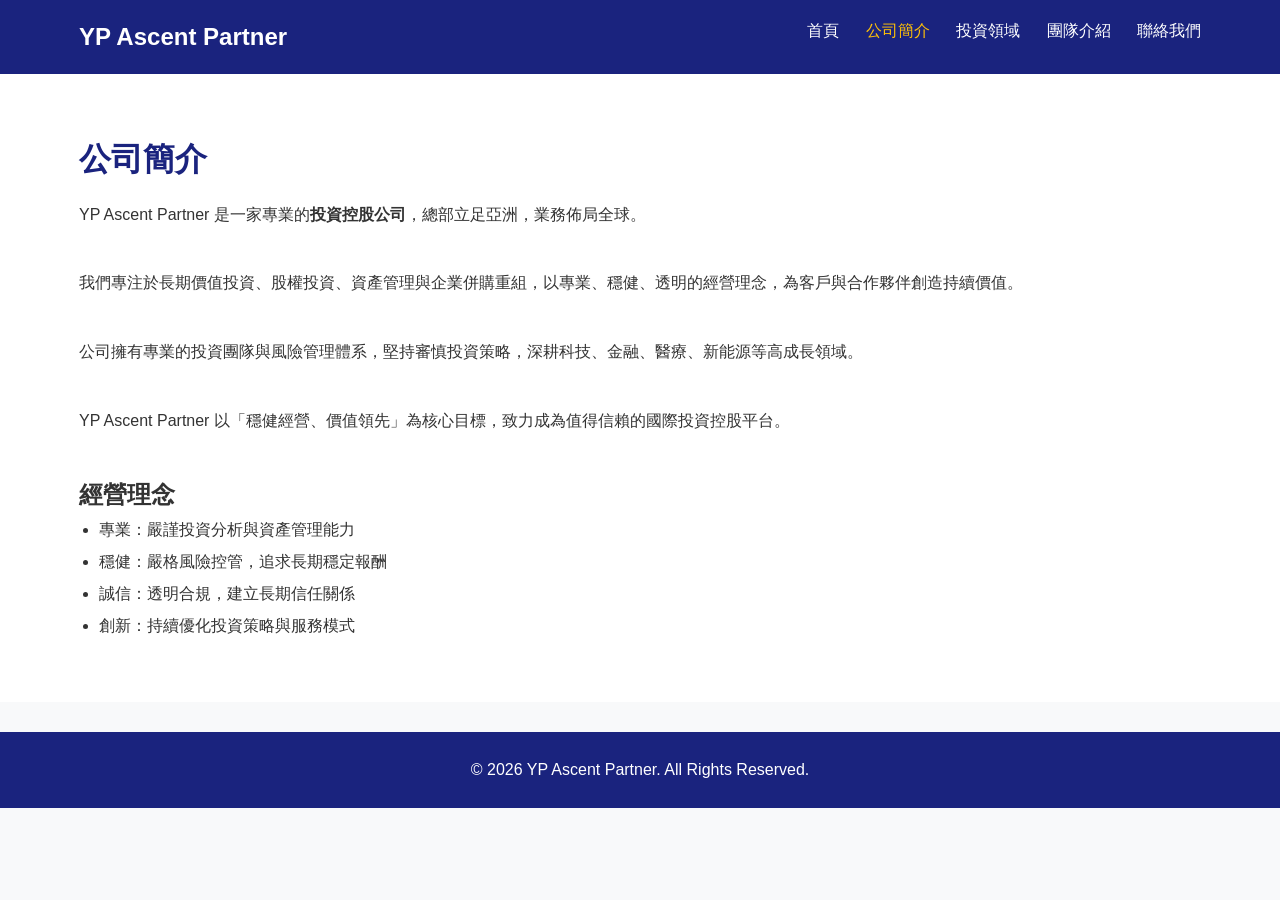
==== about.html @ d89a2065 "Add files via upload" ====
<!DOCTYPE html>
<html lang="zh-TW">
<head>
    <meta charset="UTF-8">
    <meta name="viewport" content="width=device-width, initial-scale=1.0">
    <title>公司簡介 - YP Ascent Partner</title>
    <link rel="stylesheet" href="css/style.css">
</head>
<body>
    <header>
        <div class="container">
            <div class="logo">YP Ascent Partner</div>
            <nav>
                <ul>
                    <li><a href="index.html">首頁</a></li>
                    <li><a href="about.html" class="active">公司簡介</a></li>
                    <li><a href="investment.html">投資領域</a></li>
                    <li><a href="team.html">團隊介紹</a></li>
                    <li><a href="contact.html">聯絡我們</a></li>
                </ul>
            </nav>
        </div>
    </header>

    <section class="page-content">
        <div class="container">
            <h1>公司簡介</h1>
            <div class="about-text">
                <p>YP Ascent Partner 是一家專業的<strong>投資控股公司</strong>，總部立足亞洲，業務佈局全球。</p>
                <p>我們專注於長期價值投資、股權投資、資產管理與企業併購重組，以專業、穩健、透明的經營理念，為客戶與合作夥伴創造持續價值。</p>
                <p>公司擁有專業的投資團隊與風險管理體系，堅持審慎投資策略，深耕科技、金融、醫療、新能源等高成長領域。</p>
                <p>YP Ascent Partner 以「穩健經營、價值領先」為核心目標，致力成為值得信賴的國際投資控股平台。</p>
            </div>

            <h2>經營理念</h2>
            <ul class="idea-list">
                <li>專業：嚴謹投資分析與資產管理能力</li>
                <li>穩健：嚴格風險控管，追求長期穩定報酬</li>
                <li>誠信：透明合規，建立長期信任關係</li>
                <li>創新：持續優化投資策略與服務模式</li>
            </ul>
        </div>
    </section>

    <footer>
        <div class="container">
            <p>&copy; 2026 YP Ascent Partner. All Rights Reserved.</p>
        </div>
    </footer>
</body>
</html>
---- css/style.css ----
/* 全域樣式 */
* {
    margin: 0;
    padding: 0;
    box-sizing: border-box;
    font-family: "Microsoft JhengHei", Arial, sans-serif;
}

body {
    line-height: 1.6;
    color: #333;
    background-color: #f8f9fa;
}

.container {
    width: 90%;
    max-width: 1200px;
    margin: 0 auto;
    padding: 0 15px;
}

/* 導航欄 */
header {
    background: #1a237e;
    color: white;
    padding: 18px 0;
    box-shadow: 0 2px 5px rgba(0,0,0,0.1);
}

.logo {
    font-size: 24px;
    font-weight: bold;
    display: inline-block;
}

nav {
    float: right;
}

nav ul {
    list-style: none;
}

nav ul li {
    display: inline-block;
    margin-left: 22px;
}

nav ul li a {
    color: white;
    text-decoration: none;
    font-size: 16px;
    transition: 0.3s;
}

nav ul li a.active, nav ul li a:hover {
    color: #ffc107;
}

/* Banner */
.banner {
    background: linear-gradient(rgba(0,0,0,0.2), rgba(0,0,0,0.2)), url('../images/banner.jpg');
    background-size: cover;
    background-position: center;
    color: white;
    text-align: center;
    padding: 120px 0;
}

.banner h1 {
    font-size: 42px;
    margin-bottom: 15px;
}

.banner p {
    font-size: 18px;
    margin-bottom: 30px;
}

.btn {
    display: inline-block;
    background: #ffc107;
    color: #1a237e;
    padding: 12px 30px;
    text-decoration: none;
    font-weight: bold;
    border-radius: 5px;
    transition: 0.3s;
}

.btn:hover {
    background: #ffd54f;
}

/* 業務區塊 */
.services {
    padding: 80px 0;
    text-align: center;
    background: white;
}

.services h2 {
    font-size: 32px;
    margin-bottom: 50px;
    color: #1a237e;
}

.service-box {
    width: 31%;
    display: inline-block;
    padding: 30px;
    background: #f1f3ff;
    border-radius: 8px;
    margin: 0 1%;
    vertical-align: top;
}

.service-box h3 {
    font-size: 22px;
    margin-bottom: 15px;
    color: #1a237e;
}

/* 內頁內容 */
.page-content {
    padding: 60px 0;
    background: white;
    min-height: 60vh;
}

.page-content h1 {
    font-size: 32px;
    margin-bottom: 15px;
    color: #1a237e;
}

.page-content p {
    margin-bottom: 40px;
    font-size: 16px;
}

.about-text {
    font-size: 16px;
    line-height: 1.8;
    margin-bottom: 40px;
}

.idea-list {
    margin-left: 20px;
    line-height: 2;
    font-size: 16px;
}

/* 投資領域樣式 */
.investment-grid, .team-grid {
    display: grid;
    grid-template-columns: repeat(3, 1fr);
    gap: 25px;
}

.invest-card, .team-card {
    background: #f1f3ff;
    padding: 30px;
    border-radius: 10px;
    border-left: 4px solid #1a237e;
}

.invest-card h3, .team-card h3 {
    font-size: 20px;
    color: #1a237e;
    margin-bottom: 12px;
}

.invest-card p, .team-card p {
    font-size: 15px;
    line-height: 1.7;
    margin: 0;
}

/* 聯絡資訊 */
.contact-info {
    background: #f1f3ff;
    padding: 25px;
    border-radius: 8px;
    margin-bottom: 40px;
    line-height: 2;
}

.contact-form h2 {
    margin-bottom: 20px;
    color: #1a237e;
}

.contact-form input, .contact-form textarea {
    width: 100%;
    padding: 12px;
    margin-bottom: 15px;
    border: 1px solid #ddd;
    border-radius: 5px;
    font-size: 16px;
}

/* 頁腳 */
footer {
    background: #1a237e;
    color: white;
    text-align: center;
    padding: 25px 0;
    margin-top: 30px;
}

/* 響應式 */
@media(max-width:992px) {
    .investment-grid, .team-grid {
        grid-template-columns: repeat(2, 1fr);
    }
}

@media(max-width:768px) {
    .service-box {
        width: 100%;
        margin: 10px 0;
    }
    .investment-grid, .team-grid {
        grid-template-columns: 1fr;
    }
    nav {
        float: none;
        text-align: center;
        margin-top: 15px;
    }
    .logo {
        display: block;
        text-align: center;
    }
    nav ul li {
        margin-left: 12px;
        margin-right: 12px;
    }
}
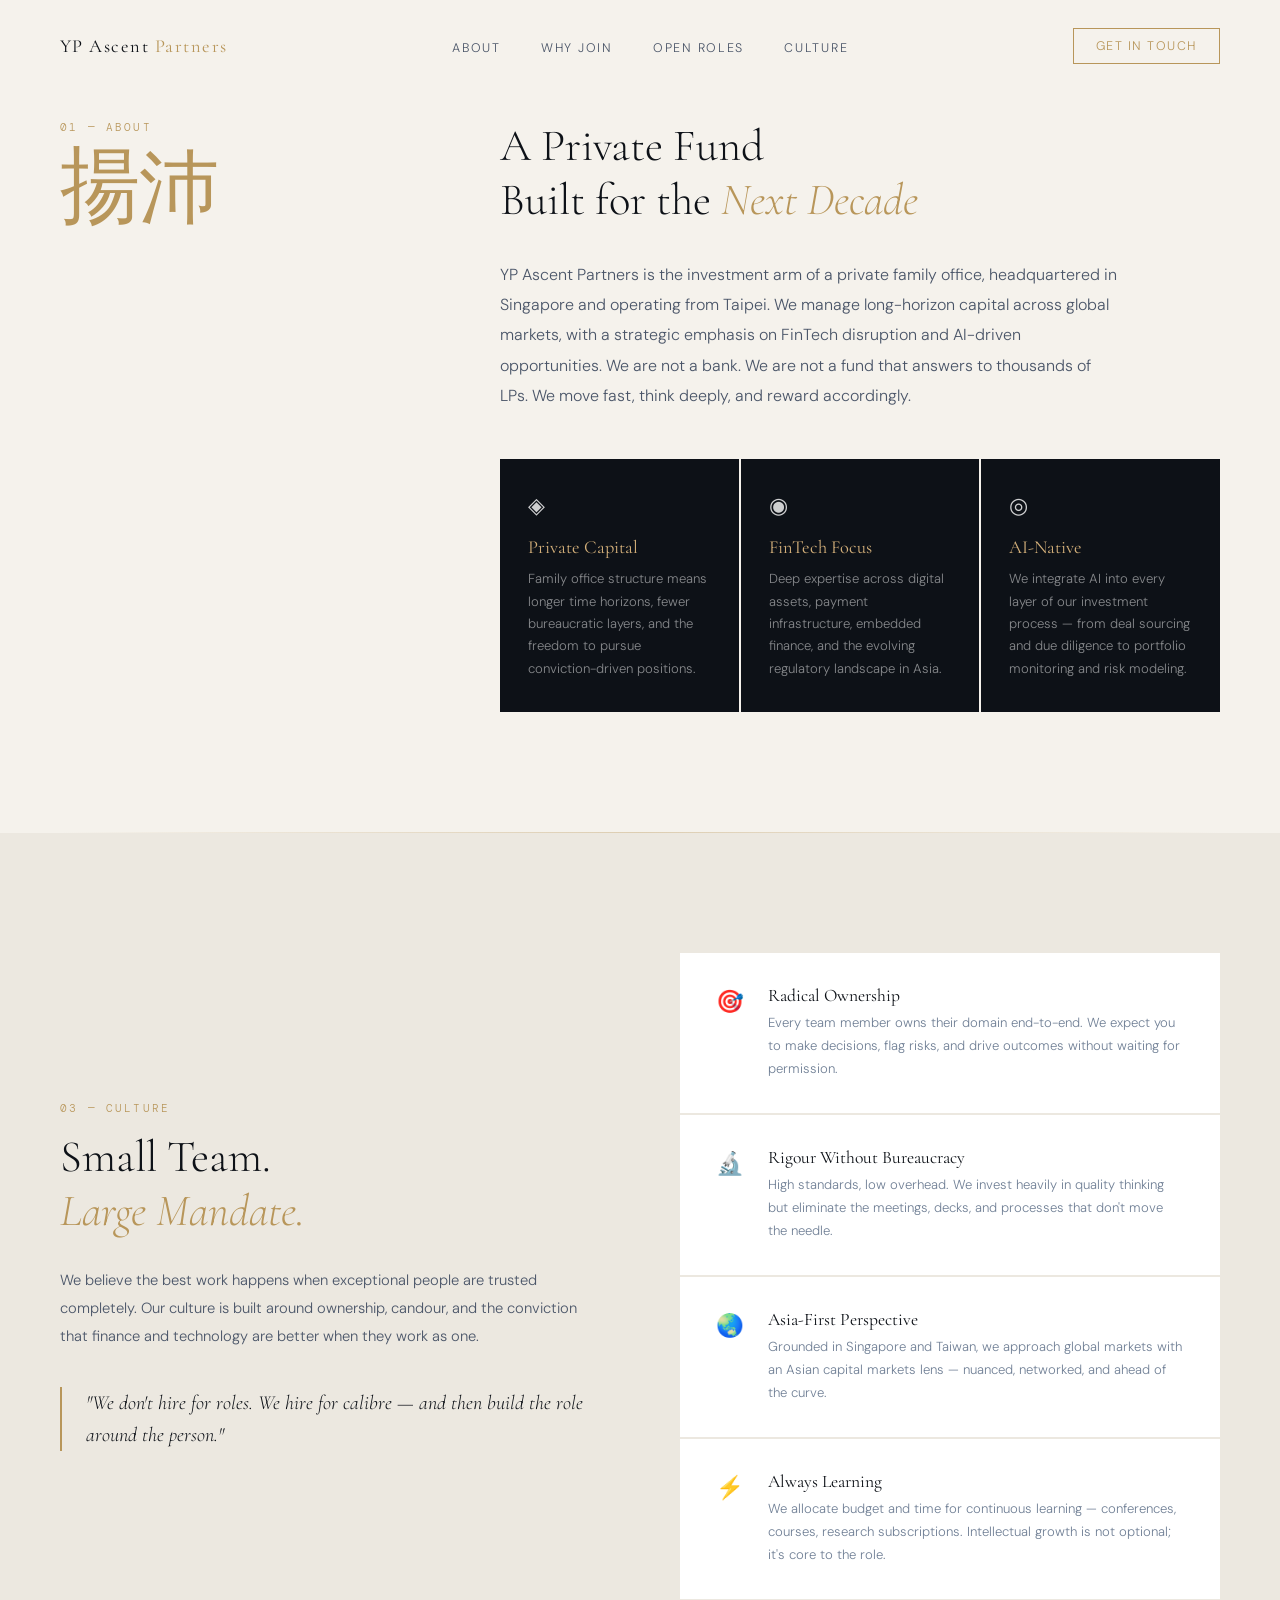
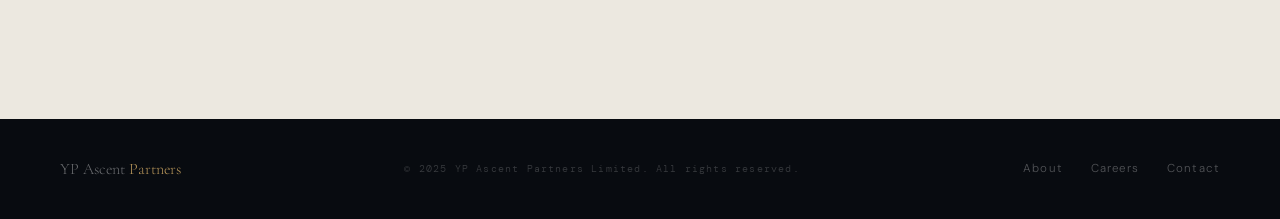
==== commit a4eac0a8: "Add files via upload" ====
--- a/about.html
+++ b/about.html
@@ -1,51 +1,114 @@
-<!DOCTYPE html>
-<html lang="zh-TW">
-<head>
-    <meta charset="UTF-8">
-    <meta name="viewport" content="width=device-width, initial-scale=1.0">
-    <title>公司簡介 - YP Ascent Partner</title>
-    <link rel="stylesheet" href="css/style.css">
-</head>
-<body>
-    <header>
-        <div class="container">
-            <div class="logo">YP Ascent Partner</div>
-            <nav>
-                <ul>
-                    <li><a href="index.html">首頁</a></li>
-                    <li><a href="about.html" class="active">公司簡介</a></li>
-                    <li><a href="investment.html">投資領域</a></li>
-                    <li><a href="team.html">團隊介紹</a></li>
-                    <li><a href="contact.html">聯絡我們</a></li>
-                </ul>
-            </nav>
-        </div>
-    </header>
-
-    <section class="page-content">
-        <div class="container">
-            <h1>公司簡介</h1>
-            <div class="about-text">
-                <p>YP Ascent Partner 是一家專業的<strong>投資控股公司</strong>，總部立足亞洲，業務佈局全球。</p>
-                <p>我們專注於長期價值投資、股權投資、資產管理與企業併購重組，以專業、穩健、透明的經營理念，為客戶與合作夥伴創造持續價值。</p>
-                <p>公司擁有專業的投資團隊與風險管理體系，堅持審慎投資策略，深耕科技、金融、醫療、新能源等高成長領域。</p>
-                <p>YP Ascent Partner 以「穩健經營、價值領先」為核心目標，致力成為值得信賴的國際投資控股平台。</p>
-            </div>
-
-            <h2>經營理念</h2>
-            <ul class="idea-list">
-                <li>專業：嚴謹投資分析與資產管理能力</li>
-                <li>穩健：嚴格風險控管，追求長期穩定報酬</li>
-                <li>誠信：透明合規，建立長期信任關係</li>
-                <li>創新：持續優化投資策略與服務模式</li>
-            </ul>
-        </div>
-    </section>
-
-    <footer>
-        <div class="container">
-            <p>&copy; 2026 YP Ascent Partner. All Rights Reserved.</p>
-        </div>
-    </footer>
-</body>
-</html>+<!DOCTYPE html>
+<html lang="en">
+<head>
+<meta charset="UTF-8">
+<meta name="viewport" content="width=device-width, initial-scale=1.0">
+<title>About — YP Ascent Partners</title>
+<link rel="preconnect" href="https://fonts.googleapis.com">
+<link rel="preconnect" href="https://fonts.gstatic.com" crossorigin>
+<link href="https://fonts.googleapis.com/css2?family=Cormorant+Garamond:ital,wght@0,300;0,400;0,500;1,300;1,400&family=DM+Sans:wght@300;400;500&family=DM+Mono:wght@300;400&display=swap" rel="stylesheet">
+<link rel="stylesheet" href="css/style.css">
+</head>
+<body>
+
+<!-- NAV -->
+<nav id="navbar">
+  <a href="index.html" class="nav-logo">YP Ascent <span>Partners</span></a>
+  <ul class="nav-links">
+    <li><a href="about.html">About</a></li>
+    <li><a href="index.html#why">Why Join</a></li>
+    <li><a href="index.html#roles">Open Roles</a></li>
+    <li><a href="#culture">Culture</a></li>
+  </ul>
+  <a href="contact.html" class="nav-cta">Get in Touch</a>
+</nav>
+
+<!-- ABOUT -->
+<section class="about" id="about">
+  <div>
+    <div class="section-label">01 — About</div>
+    <div class="cn-display" style="font-family: var(--serif);">
+      <span class="cn-logo-char">揚</span><span class="cn-logo-char">沛</span>
+    </div>
+  </div>
+  <div class="about-content">
+    <h2 class="about-heading reveal">A Private Fund<br>Built for the <em>Next Decade</em></h2>
+    <p class="about-body reveal">YP Ascent Partners is the investment arm of a private family office, headquartered in Singapore and operating from Taipei. We manage long-horizon capital across global markets, with a strategic emphasis on FinTech disruption and AI-driven opportunities. We are not a bank. We are not a fund that answers to thousands of LPs. We move fast, think deeply, and reward accordingly.</p>
+    <div class="about-pillars reveal">
+      <div class="pillar">
+        <div class="pillar-icon">◈</div>
+        <div class="pillar-title">Private Capital</div>
+        <div class="pillar-text">Family office structure means longer time horizons, fewer bureaucratic layers, and the freedom to pursue conviction-driven positions.</div>
+      </div>
+      <div class="pillar">
+        <div class="pillar-icon">◉</div>
+        <div class="pillar-title">FinTech Focus</div>
+        <div class="pillar-text">Deep expertise across digital assets, payment infrastructure, embedded finance, and the evolving regulatory landscape in Asia.</div>
+      </div>
+      <div class="pillar">
+        <div class="pillar-icon">◎</div>
+        <div class="pillar-title">AI-Native</div>
+        <div class="pillar-text">We integrate AI into every layer of our investment process — from deal sourcing and due diligence to portfolio monitoring and risk modeling.</div>
+      </div>
+    </div>
+  </div>
+</section>
+
+<div class="section-divider"></div>
+
+<!-- CULTURE -->
+<section class="culture" id="culture">
+  <div class="culture-inner">
+    <div>
+      <div class="section-label reveal">03 — Culture</div>
+      <h2 class="culture-title reveal">Small Team.<br><em>Large Mandate.</em></h2>
+      <p class="culture-body reveal">We believe the best work happens when exceptional people are trusted completely. Our culture is built around ownership, candour, and the conviction that finance and technology are better when they work as one.</p>
+      <blockquote class="culture-quote reveal">"We don't hire for roles. We hire for calibre — and then build the role around the person."</blockquote>
+    </div>
+    <div class="culture-items reveal">
+      <div class="culture-item">
+        <div class="culture-item-icon">🎯</div>
+        <div>
+          <div class="culture-item-title">Radical Ownership</div>
+          <div class="culture-item-text">Every team member owns their domain end-to-end. We expect you to make decisions, flag risks, and drive outcomes without waiting for permission.</div>
+        </div>
+      </div>
+      <div class="culture-item">
+        <div class="culture-item-icon">🔬</div>
+        <div>
+          <div class="culture-item-title">Rigour Without Bureaucracy</div>
+          <div class="culture-item-text">High standards, low overhead. We invest heavily in quality thinking but eliminate the meetings, decks, and processes that don't move the needle.</div>
+        </div>
+      </div>
+      <div class="culture-item">
+        <div class="culture-item-icon">🌏</div>
+        <div>
+          <div class="culture-item-title">Asia-First Perspective</div>
+          <div class="culture-item-text">Grounded in Singapore and Taiwan, we approach global markets with an Asian capital markets lens — nuanced, networked, and ahead of the curve.</div>
+        </div>
+      </div>
+      <div class="culture-item">
+        <div class="culture-item-icon">⚡</div>
+        <div>
+          <div class="culture-item-title">Always Learning</div>
+          <div class="culture-item-text">We allocate budget and time for continuous learning — conferences, courses, research subscriptions. Intellectual growth is not optional; it's core to the role.</div>
+        </div>
+      </div>
+    </div>
+  </div>
+</section>
+
+<!-- FOOTER -->
+<footer>
+  <div class="footer-logo">YP Ascent <span>Partners</span></div>
+  <div class="footer-copy">© 2025 YP Ascent Partners Limited. All rights reserved.</div>
+  <div class="footer-links">
+    <a href="about.html">About</a>
+    <a href="index.html#roles">Careers</a>
+    <a href="contact.html">Contact</a>
+  </div>
+</footer>
+
+<script src="js/main.js"></script>
+</body>
+</html>
--- a/css/style.css
+++ b/css/style.css
@@ -1,240 +1,809 @@
-/* 全域樣式 */
-* {
-    margin: 0;
-    padding: 0;
-    box-sizing: border-box;
-    font-family: "Microsoft JhengHei", Arial, sans-serif;
-}
-
-body {
-    line-height: 1.6;
-    color: #333;
-    background-color: #f8f9fa;
-}
-
-.container {
-    width: 90%;
-    max-width: 1200px;
-    margin: 0 auto;
-    padding: 0 15px;
-}
-
-/* 導航欄 */
-header {
-    background: #1a237e;
-    color: white;
-    padding: 18px 0;
-    box-shadow: 0 2px 5px rgba(0,0,0,0.1);
-}
-
-.logo {
-    font-size: 24px;
-    font-weight: bold;
-    display: inline-block;
-}
-
-nav {
-    float: right;
-}
-
-nav ul {
-    list-style: none;
-}
-
-nav ul li {
-    display: inline-block;
-    margin-left: 22px;
-}
-
-nav ul li a {
-    color: white;
-    text-decoration: none;
-    font-size: 16px;
-    transition: 0.3s;
-}
-
-nav ul li a.active, nav ul li a:hover {
-    color: #ffc107;
-}
-
-/* Banner */
-.banner {
-    background: linear-gradient(rgba(0,0,0,0.2), rgba(0,0,0,0.2)), url('../images/banner.jpg');
-    background-size: cover;
-    background-position: center;
-    color: white;
-    text-align: center;
-    padding: 120px 0;
-}
-
-.banner h1 {
-    font-size: 42px;
-    margin-bottom: 15px;
-}
-
-.banner p {
-    font-size: 18px;
-    margin-bottom: 30px;
-}
-
-.btn {
-    display: inline-block;
-    background: #ffc107;
-    color: #1a237e;
-    padding: 12px 30px;
-    text-decoration: none;
-    font-weight: bold;
-    border-radius: 5px;
-    transition: 0.3s;
-}
-
-.btn:hover {
-    background: #ffd54f;
-}
-
-/* 業務區塊 */
-.services {
-    padding: 80px 0;
-    text-align: center;
-    background: white;
-}
-
-.services h2 {
-    font-size: 32px;
-    margin-bottom: 50px;
-    color: #1a237e;
-}
-
-.service-box {
-    width: 31%;
-    display: inline-block;
-    padding: 30px;
-    background: #f1f3ff;
-    border-radius: 8px;
-    margin: 0 1%;
-    vertical-align: top;
-}
-
-.service-box h3 {
-    font-size: 22px;
-    margin-bottom: 15px;
-    color: #1a237e;
-}
-
-/* 內頁內容 */
-.page-content {
-    padding: 60px 0;
-    background: white;
-    min-height: 60vh;
-}
-
-.page-content h1 {
-    font-size: 32px;
-    margin-bottom: 15px;
-    color: #1a237e;
-}
-
-.page-content p {
-    margin-bottom: 40px;
-    font-size: 16px;
-}
-
-.about-text {
-    font-size: 16px;
-    line-height: 1.8;
-    margin-bottom: 40px;
-}
-
-.idea-list {
-    margin-left: 20px;
-    line-height: 2;
-    font-size: 16px;
-}
-
-/* 投資領域樣式 */
-.investment-grid, .team-grid {
-    display: grid;
-    grid-template-columns: repeat(3, 1fr);
-    gap: 25px;
-}
-
-.invest-card, .team-card {
-    background: #f1f3ff;
-    padding: 30px;
-    border-radius: 10px;
-    border-left: 4px solid #1a237e;
-}
-
-.invest-card h3, .team-card h3 {
-    font-size: 20px;
-    color: #1a237e;
-    margin-bottom: 12px;
-}
-
-.invest-card p, .team-card p {
-    font-size: 15px;
-    line-height: 1.7;
-    margin: 0;
-}
-
-/* 聯絡資訊 */
-.contact-info {
-    background: #f1f3ff;
-    padding: 25px;
-    border-radius: 8px;
-    margin-bottom: 40px;
-    line-height: 2;
-}
-
-.contact-form h2 {
-    margin-bottom: 20px;
-    color: #1a237e;
-}
-
-.contact-form input, .contact-form textarea {
-    width: 100%;
-    padding: 12px;
-    margin-bottom: 15px;
-    border: 1px solid #ddd;
-    border-radius: 5px;
-    font-size: 16px;
-}
-
-/* 頁腳 */
-footer {
-    background: #1a237e;
-    color: white;
-    text-align: center;
-    padding: 25px 0;
-    margin-top: 30px;
-}
-
-/* 響應式 */
-@media(max-width:992px) {
-    .investment-grid, .team-grid {
-        grid-template-columns: repeat(2, 1fr);
-    }
-}
-
-@media(max-width:768px) {
-    .service-box {
-        width: 100%;
-        margin: 10px 0;
-    }
-    .investment-grid, .team-grid {
-        grid-template-columns: 1fr;
-    }
-    nav {
-        float: none;
-        text-align: center;
-        margin-top: 15px;
-    }
-    .logo {
-        display: block;
-        text-align: center;
-    }
-    nav ul li {
-        margin-left: 12px;
-        margin-right: 12px;
-    }
-}+:root {
+  --ink: #0d1117;
+  --ink-soft: #1e2530;
+  --cream: #f5f2ec;
+  --cream-dark: #ece8e0;
+  --gold: #b8965a;
+  --gold-light: #d4b07a;
+  --gold-pale: #f0e4cc;
+  --steel: #4a5568;
+  --steel-light: #718096;
+  --white: #ffffff;
+  --serif: 'Cormorant Garamond', Georgia, serif;
+  --sans: 'DM Sans', sans-serif;
+  --mono: 'DM Mono', monospace;
+}
+
+*, *::before, *::after { margin: 0; padding: 0; box-sizing: border-box; }
+
+html { scroll-behavior: smooth; }
+
+body {
+  background: var(--cream);
+  color: var(--ink);
+  font-family: var(--sans);
+  font-weight: 300;
+  overflow-x: hidden;
+}
+
+/* ── NAV ── */
+nav {
+  position: fixed;
+  top: 0; left: 0; right: 0;
+  z-index: 100;
+  display: flex;
+  align-items: center;
+  justify-content: space-between;
+  padding: 28px 60px;
+  background: transparent;
+  transition: background 0.4s ease, padding 0.4s ease, backdrop-filter 0.4s;
+}
+nav.scrolled {
+  background: rgba(245, 242, 236, 0.92);
+  backdrop-filter: blur(12px);
+  padding: 18px 60px;
+  border-bottom: 1px solid rgba(184,150,90,0.2);
+}
+.nav-logo {
+  font-family: var(--serif);
+  font-size: 1.15rem;
+  font-weight: 400;
+  letter-spacing: 0.08em;
+  color: var(--ink);
+  text-decoration: none;
+}
+.nav-logo span {
+  color: var(--gold);
+}
+.nav-links {
+  display: flex;
+  gap: 40px;
+  list-style: none;
+}
+.nav-links a {
+  font-size: 0.78rem;
+  letter-spacing: 0.14em;
+  text-transform: uppercase;
+  color: var(--steel);
+  text-decoration: none;
+  transition: color 0.2s;
+}
+.nav-links a:hover { color: var(--gold); }
+.nav-cta {
+  font-size: 0.78rem;
+  letter-spacing: 0.12em;
+  text-transform: uppercase;
+  color: var(--gold);
+  border: 1px solid var(--gold);
+  padding: 9px 22px;
+  text-decoration: none;
+  transition: background 0.2s, color 0.2s;
+}
+.nav-cta:hover { background: var(--gold); color: var(--white); }
+
+/* ── HERO ── */
+.hero {
+  min-height: 100vh;
+  display: grid;
+  grid-template-columns: 1fr 1fr;
+  position: relative;
+  overflow: hidden;
+}
+.hero-left {
+  background: var(--ink);
+  display: flex;
+  flex-direction: column;
+  justify-content: flex-end;
+  padding: 120px 70px 90px;
+  position: relative;
+  overflow: hidden;
+}
+.hero-left::before {
+  content: '';
+  position: absolute;
+  top: -100px; left: -100px;
+  width: 500px; height: 500px;
+  background: radial-gradient(circle, rgba(184,150,90,0.12) 0%, transparent 70%);
+  pointer-events: none;
+}
+.hero-left::after {
+  content: '';
+  position: absolute;
+  bottom: 0; right: 0;
+  width: 300px; height: 300px;
+  background: radial-gradient(circle, rgba(184,150,90,0.08) 0%, transparent 70%);
+  pointer-events: none;
+}
+.hero-eyebrow {
+  font-family: var(--mono);
+  font-size: 0.7rem;
+  letter-spacing: 0.2em;
+  text-transform: uppercase;
+  color: var(--gold);
+  margin-bottom: 32px;
+  opacity: 0;
+  animation: fadeUp 0.8s 0.2s forwards;
+}
+.hero-title {
+  font-family: var(--serif);
+  font-size: clamp(3.2rem, 5vw, 5.5rem);
+  font-weight: 300;
+  line-height: 1.05;
+  color: var(--white);
+  margin-bottom: 36px;
+  opacity: 0;
+  animation: fadeUp 0.8s 0.4s forwards;
+}
+.hero-title em {
+  font-style: italic;
+  color: var(--gold-light);
+}
+.hero-desc {
+  font-size: 0.95rem;
+  line-height: 1.8;
+  color: rgba(255,255,255,0.55);
+  max-width: 380px;
+  margin-bottom: 52px;
+  opacity: 0;
+  animation: fadeUp 0.8s 0.6s forwards;
+}
+.hero-actions {
+  display: flex;
+  gap: 20px;
+  align-items: center;
+  opacity: 0;
+  animation: fadeUp 0.8s 0.8s forwards;
+}
+.btn-primary {
+  background: var(--gold);
+  color: var(--white);
+  font-family: var(--sans);
+  font-size: 0.78rem;
+  letter-spacing: 0.14em;
+  text-transform: uppercase;
+  padding: 14px 32px;
+  text-decoration: none;
+  border: none;
+  cursor: pointer;
+  transition: background 0.2s, transform 0.2s;
+  display: inline-block;
+}
+.btn-primary:hover { background: var(--gold-light); transform: translateY(-1px); }
+.btn-ghost {
+  font-size: 0.78rem;
+  letter-spacing: 0.12em;
+  text-transform: uppercase;
+  color: rgba(255,255,255,0.5);
+  text-decoration: none;
+  display: flex;
+  align-items: center;
+  gap: 8px;
+  transition: color 0.2s;
+}
+.btn-ghost:hover { color: var(--gold-light); }
+.btn-ghost::after { content: '→'; }
+
+.hero-right {
+  background: var(--cream-dark);
+  position: relative;
+  display: flex;
+  flex-direction: column;
+  justify-content: center;
+  padding: 120px 70px;
+  overflow: hidden;
+}
+.hero-right::before {
+  content: '揚沛';
+  position: absolute;
+  top: 50%;
+  left: 50%;
+  transform: translate(-50%, -50%);
+  font-family: var(--serif);
+  font-size: 18rem;
+  background: linear-gradient(135deg, rgba(184,150,90,0.13) 0%, rgba(184,150,90,0.04) 60%, transparent 100%);
+  -webkit-background-clip: text;
+  -webkit-text-fill-color: transparent;
+  background-clip: text;
+  white-space: nowrap;
+  pointer-events: none;
+  line-height: 1;
+  letter-spacing: 0.1em;
+}
+.hero-stat-grid {
+  display: grid;
+  grid-template-columns: 1fr 1fr;
+  gap: 2px;
+  position: relative;
+  z-index: 1;
+}
+.hero-stat {
+  background: var(--white);
+  padding: 40px 36px;
+  opacity: 0;
+  animation: fadeIn 0.6s forwards;
+}
+.hero-stat:nth-child(1) { animation-delay: 0.5s; }
+.hero-stat:nth-child(2) { animation-delay: 0.65s; }
+.hero-stat:nth-child(3) { animation-delay: 0.8s; }
+.hero-stat:nth-child(4) { animation-delay: 0.95s; }
+.stat-num {
+  font-family: var(--serif);
+  font-size: 2.8rem;
+  font-weight: 300;
+  color: var(--ink);
+  line-height: 1;
+  margin-bottom: 8px;
+}
+.stat-num span { color: var(--gold); font-size: 1.4rem; }
+.stat-label {
+  font-size: 0.72rem;
+  letter-spacing: 0.12em;
+  text-transform: uppercase;
+  color: var(--steel-light);
+}
+.hero-bottom-bar {
+  position: absolute;
+  bottom: 40px;
+  left: 70px;
+  right: 70px;
+  display: flex;
+  align-items: center;
+  justify-content: space-between;
+  opacity: 0;
+  animation: fadeIn 0.8s 1.2s forwards;
+}
+.location-tag {
+  font-family: var(--mono);
+  font-size: 0.68rem;
+  letter-spacing: 0.14em;
+  color: var(--steel-light);
+  text-transform: uppercase;
+}
+.location-tag span { color: var(--gold); }
+
+/* ── DIVIDER ── */
+.section-divider {
+  height: 1px;
+  background: linear-gradient(90deg, transparent, var(--gold), transparent);
+  margin: 0 60px;
+  opacity: 0.4;
+}
+
+/* ── ABOUT ── */
+.about {
+  padding: 120px 60px;
+  display: grid;
+  grid-template-columns: 1fr 2fr;
+  gap: 80px;
+  align-items: start;
+}
+.section-label {
+  font-family: var(--mono);
+  font-size: 0.68rem;
+  letter-spacing: 0.2em;
+  text-transform: uppercase;
+  color: var(--gold);
+  margin-bottom: 16px;
+}
+.section-num {
+  font-family: var(--serif);
+  font-size: 5rem;
+  font-weight: 300;
+  color: rgba(184,150,90,0.2);
+  line-height: 1;
+}
+.about-content {}
+.about-heading {
+  font-family: var(--serif);
+  font-size: clamp(2.2rem, 3.5vw, 3.8rem);
+  font-weight: 300;
+  line-height: 1.2;
+  color: var(--ink);
+  margin-bottom: 32px;
+}
+.about-heading em { font-style: italic; color: var(--gold); }
+.about-body {
+  font-size: 1rem;
+  line-height: 1.9;
+  color: var(--steel);
+  max-width: 620px;
+  margin-bottom: 48px;
+}
+.about-pillars {
+  display: grid;
+  grid-template-columns: repeat(3, 1fr);
+  gap: 2px;
+  margin-top: 8px;
+}
+.pillar {
+  background: var(--ink);
+  padding: 32px 28px;
+  color: var(--white);
+}
+.pillar-icon {
+  font-size: 1.4rem;
+  margin-bottom: 16px;
+  opacity: 0.8;
+}
+.pillar-title {
+  font-family: var(--serif);
+  font-size: 1.15rem;
+  font-weight: 400;
+  color: var(--gold-light);
+  margin-bottom: 10px;
+}
+.pillar-text {
+  font-size: 0.82rem;
+  line-height: 1.7;
+  color: rgba(255,255,255,0.5);
+}
+
+/* ── WHY JOIN ── */
+.why {
+  background: var(--ink);
+  padding: 120px 60px;
+  position: relative;
+  overflow: hidden;
+}
+.why::before {
+  content: '';
+  position: absolute;
+  top: 0; right: 0;
+  width: 600px; height: 600px;
+  background: radial-gradient(circle, rgba(184,150,90,0.08) 0%, transparent 60%);
+}
+.why-header {
+  display: flex;
+  justify-content: space-between;
+  align-items: flex-end;
+  margin-bottom: 80px;
+}
+.why-title {
+  font-family: var(--serif);
+  font-size: clamp(2.4rem, 4vw, 4.2rem);
+  font-weight: 300;
+  color: var(--white);
+  line-height: 1.15;
+}
+.why-title em { font-style: italic; color: var(--gold-light); }
+.why-subtitle {
+  max-width: 320px;
+  font-size: 0.88rem;
+  line-height: 1.8;
+  color: rgba(255,255,255,0.4);
+  text-align: right;
+}
+.perks-grid {
+  display: grid;
+  grid-template-columns: repeat(3, 1fr);
+  gap: 2px;
+  position: relative;
+  z-index: 1;
+}
+.perk {
+  padding: 48px 40px;
+  border: 1px solid rgba(184,150,90,0.15);
+  transition: border-color 0.3s, background 0.3s;
+}
+.perk:hover {
+  border-color: rgba(184,150,90,0.5);
+  background: rgba(184,150,90,0.04);
+}
+.perk-num {
+  font-family: var(--mono);
+  font-size: 0.65rem;
+  letter-spacing: 0.16em;
+  color: var(--gold);
+  margin-bottom: 24px;
+}
+.perk-title {
+  font-family: var(--serif);
+  font-size: 1.5rem;
+  font-weight: 400;
+  color: var(--white);
+  margin-bottom: 16px;
+  line-height: 1.2;
+}
+.perk-body {
+  font-size: 0.84rem;
+  line-height: 1.8;
+  color: rgba(255,255,255,0.45);
+}
+
+/* ── ROLES ── */
+.roles {
+  padding: 120px 60px;
+  background: var(--cream);
+}
+.roles-header {
+  display: grid;
+  grid-template-columns: 1fr 1fr;
+  gap: 60px;
+  align-items: end;
+  margin-bottom: 70px;
+}
+.roles-title {
+  font-family: var(--serif);
+  font-size: clamp(2.2rem, 3.5vw, 3.8rem);
+  font-weight: 300;
+  color: var(--ink);
+  line-height: 1.2;
+}
+.roles-title em { font-style: italic; color: var(--gold); }
+.roles-intro {
+  font-size: 0.92rem;
+  line-height: 1.85;
+  color: var(--steel);
+  padding-top: 12px;
+}
+.role-list { display: flex; flex-direction: column; gap: 2px; }
+.role-item {
+  background: var(--white);
+  padding: 36px 40px;
+  display: grid;
+  grid-template-columns: 1fr auto;
+  align-items: center;
+  gap: 40px;
+  cursor: pointer;
+  transition: background 0.2s;
+  text-decoration: none;
+  color: inherit;
+}
+.role-item:hover { background: var(--ink); }
+.role-item:hover .role-name,
+.role-item:hover .role-dept { color: var(--white); }
+.role-item:hover .role-tags span { background: rgba(184,150,90,0.2); color: var(--gold-light); }
+.role-item:hover .role-arrow { color: var(--gold); }
+.role-dept {
+  font-family: var(--mono);
+  font-size: 0.65rem;
+  letter-spacing: 0.16em;
+  text-transform: uppercase;
+  color: var(--gold);
+  margin-bottom: 8px;
+  transition: color 0.2s;
+}
+.role-name {
+  font-family: var(--serif);
+  font-size: 1.5rem;
+  font-weight: 400;
+  color: var(--ink);
+  transition: color 0.2s;
+}
+.role-right { display: flex; flex-direction: column; align-items: flex-end; gap: 12px; }
+.role-tags { display: flex; gap: 6px; flex-wrap: wrap; justify-content: flex-end; }
+.role-tags span {
+  font-size: 0.68rem;
+  letter-spacing: 0.1em;
+  text-transform: uppercase;
+  background: var(--cream-dark);
+  color: var(--steel);
+  padding: 4px 10px;
+  transition: background 0.2s, color 0.2s;
+}
+.role-arrow { font-size: 1.2rem; color: var(--steel-light); transition: color 0.2s; }
+.role-loc {
+  font-family: var(--mono);
+  font-size: 0.65rem;
+  letter-spacing: 0.1em;
+  color: var(--steel-light);
+}
+
+/* ── CULTURE ── */
+.culture {
+  background: var(--cream-dark);
+  padding: 120px 60px;
+}
+.culture-inner {
+  display: grid;
+  grid-template-columns: 1fr 1fr;
+  gap: 80px;
+  align-items: center;
+}
+.culture-title {
+  font-family: var(--serif);
+  font-size: clamp(2.2rem, 3.5vw, 3.8rem);
+  font-weight: 300;
+  color: var(--ink);
+  line-height: 1.2;
+  margin-bottom: 28px;
+}
+.culture-title em { font-style: italic; color: var(--gold); }
+.culture-body {
+  font-size: 0.92rem;
+  line-height: 1.9;
+  color: var(--steel);
+  margin-bottom: 36px;
+}
+.culture-quote {
+  border-left: 2px solid var(--gold);
+  padding-left: 24px;
+  font-family: var(--serif);
+  font-size: 1.25rem;
+  font-style: italic;
+  color: var(--ink);
+  line-height: 1.6;
+}
+.culture-items { display: flex; flex-direction: column; gap: 2px; }
+.culture-item {
+  background: var(--white);
+  padding: 32px 36px;
+  display: flex;
+  gap: 24px;
+  align-items: flex-start;
+}
+.culture-item-icon {
+  font-size: 1.4rem;
+  flex-shrink: 0;
+  margin-top: 2px;
+}
+.culture-item-title {
+  font-family: var(--serif);
+  font-size: 1.1rem;
+  font-weight: 400;
+  color: var(--ink);
+  margin-bottom: 6px;
+}
+.culture-item-text {
+  font-size: 0.82rem;
+  line-height: 1.75;
+  color: var(--steel-light);
+}
+
+/* ── CONTACT ── */
+.contact {
+  background: var(--ink);
+  padding: 100px 60px;
+  display: grid;
+  grid-template-columns: 1fr 1fr;
+  gap: 80px;
+  align-items: start;
+}
+.contact-title {
+  font-family: var(--serif);
+  font-size: clamp(2.4rem, 4vw, 4rem);
+  font-weight: 300;
+  color: var(--white);
+  line-height: 1.15;
+  margin-bottom: 24px;
+}
+.contact-title em { font-style: italic; color: var(--gold-light); }
+.contact-sub {
+  font-size: 0.9rem;
+  line-height: 1.8;
+  color: rgba(255,255,255,0.45);
+  margin-bottom: 48px;
+  max-width: 420px;
+}
+.contact-details { display: flex; flex-direction: column; gap: 24px; }
+.contact-detail-label {
+  font-family: var(--mono);
+  font-size: 0.65rem;
+  letter-spacing: 0.16em;
+  text-transform: uppercase;
+  color: var(--gold);
+  margin-bottom: 4px;
+}
+.contact-detail-val {
+  font-size: 0.9rem;
+  color: rgba(255,255,255,0.7);
+}
+.contact-detail-val a {
+  color: rgba(255,255,255,0.7);
+  text-decoration: none;
+  transition: color 0.2s;
+}
+.contact-detail-val a:hover { color: var(--gold-light); }
+.contact-form {
+  display: flex;
+  flex-direction: column;
+  gap: 16px;
+}
+.form-row { display: grid; grid-template-columns: 1fr 1fr; gap: 16px; }
+.form-group { display: flex; flex-direction: column; gap: 8px; }
+.form-label {
+  font-family: var(--mono);
+  font-size: 0.62rem;
+  letter-spacing: 0.16em;
+  text-transform: uppercase;
+  color: rgba(255,255,255,0.4);
+}
+.form-input, .form-textarea {
+  background: rgba(255,255,255,0.05);
+  border: 1px solid rgba(255,255,255,0.1);
+  color: var(--white);
+  font-family: var(--sans);
+  font-size: 0.88rem;
+  padding: 12px 16px;
+  outline: none;
+  transition: border-color 0.2s;
+  resize: none;
+}
+.form-input:focus, .form-textarea:focus {
+  border-color: var(--gold);
+}
+.form-textarea { height: 120px; }
+.form-submit {
+  background: var(--gold);
+  color: var(--white);
+  font-family: var(--sans);
+  font-size: 0.78rem;
+  letter-spacing: 0.14em;
+  text-transform: uppercase;
+  padding: 15px 32px;
+  border: none;
+  cursor: pointer;
+  align-self: flex-start;
+  transition: background 0.2s;
+}
+.form-submit:hover { background: var(--gold-light); }
+
+/* ── FOOTER ── */
+footer {
+  background: #080b10;
+  padding: 40px 60px;
+  display: flex;
+  align-items: center;
+  justify-content: space-between;
+}
+.footer-logo {
+  font-family: var(--serif);
+  font-size: 1rem;
+  color: rgba(255,255,255,0.4);
+}
+.footer-logo span { color: var(--gold); }
+.footer-copy {
+  font-family: var(--mono);
+  font-size: 0.62rem;
+  letter-spacing: 0.12em;
+  color: rgba(255,255,255,0.2);
+}
+.footer-links { display: flex; gap: 28px; }
+.footer-links a {
+  font-size: 0.72rem;
+  letter-spacing: 0.1em;
+  color: rgba(255,255,255,0.3);
+  text-decoration: none;
+  transition: color 0.2s;
+}
+.footer-links a:hover { color: var(--gold); }
+
+/* ── CHINESE LOGOTYPE ── */
+.cn-logo {
+  display: inline-flex;
+  gap: 0;
+  line-height: 1;
+  position: relative;
+}
+.cn-logo-char {
+  font-size: inherit;
+  line-height: 1;
+  display: inline-block;
+  position: relative;
+}
+.cn-logo-char:first-child {
+  color: var(--gold);
+  transform: scaleY(1.06);
+  transform-origin: bottom;
+  letter-spacing: -0.04em;
+}
+.cn-logo-char:last-child {
+  color: var(--white);
+  letter-spacing: 0;
+}
+.cn-logo::after {
+  content: '';
+  position: absolute;
+  bottom: -6px;
+  left: 0;
+  width: 100%;
+  height: 1.5px;
+  background: linear-gradient(90deg, var(--gold), transparent);
+}
+
+.cn-logo.on-light .cn-logo-char:first-child { color: var(--gold); }
+.cn-logo.on-light .cn-logo-char:last-child  { color: var(--ink); }
+.cn-logo.on-light::after { background: linear-gradient(90deg, var(--gold), transparent); }
+
+.hero-cn-watermark {
+  position: absolute;
+  top: 50%; left: 50%;
+  transform: translate(-50%, -50%);
+  pointer-events: none;
+  z-index: 0;
+  white-space: nowrap;
+  display: flex;
+  gap: 4px;
+}
+.hero-cn-watermark svg {
+  width: 280px;
+  height: 280px;
+  opacity: 0.055;
+  fill: var(--gold);
+}
+
+.cn-display {
+  font-size: 5rem;
+  font-weight: 300;
+  display: inline-flex;
+  gap: 2px;
+  line-height: 1;
+  position: relative;
+}
+.cn-display .cn-logo-char {
+  color: var(--gold);
+  font-size: 5rem;
+}
+.cn-display::after { display: none; }
+
+/* ── ANIMATIONS ── */
+@keyframes fadeUp {
+  from { opacity: 0; transform: translateY(24px); }
+  to   { opacity: 1; transform: translateY(0); }
+}
+@keyframes fadeIn {
+  from { opacity: 0; }
+  to   { opacity: 1; }
+}
+
+/* ── SCROLL REVEALS ── */
+.reveal {
+  opacity: 0;
+  transform: translateY(28px);
+  transition: opacity 0.7s ease, transform 0.7s ease;
+}
+.reveal.visible {
+  opacity: 1;
+  transform: translateY(0);
+}
+
+/* ── CONTACT PAGE HERO ── */
+.page-hero {
+  background: var(--ink);
+  padding: 160px 60px 80px;
+  position: relative;
+  overflow: hidden;
+}
+.page-hero::before {
+  content: '';
+  position: absolute;
+  top: 0; right: 0;
+  width: 600px; height: 600px;
+  background: radial-gradient(circle, rgba(184,150,90,0.08) 0%, transparent 60%);
+}
+.page-hero-label {
+  font-family: var(--mono);
+  font-size: 0.68rem;
+  letter-spacing: 0.2em;
+  text-transform: uppercase;
+  color: var(--gold);
+  margin-bottom: 20px;
+}
+.page-hero-title {
+  font-family: var(--serif);
+  font-size: clamp(3rem, 5vw, 5rem);
+  font-weight: 300;
+  color: var(--white);
+  line-height: 1.1;
+}
+.page-hero-title em { font-style: italic; color: var(--gold-light); }
+
+/* ── RESPONSIVE ── */
+@media (max-width: 900px) {
+  nav { padding: 20px 24px; }
+  nav.scrolled { padding: 14px 24px; }
+  .nav-links { display: none; }
+  .hero { grid-template-columns: 1fr; }
+  .hero-left { padding: 100px 32px 60px; min-height: 70vh; }
+  .hero-right { padding: 60px 32px; }
+  .hero-right::before { font-size: 10rem; }
+  .about, .roles, .culture, .contact { padding: 80px 24px; }
+  .about { grid-template-columns: 1fr; gap: 40px; }
+  .about-pillars { grid-template-columns: 1fr; }
+  .perks-grid, .roles-header, .culture-inner, .contact { grid-template-columns: 1fr; gap: 40px; }
+  .why-header { flex-direction: column; align-items: flex-start; gap: 16px; }
+  .why-subtitle { text-align: left; }
+  .form-row { grid-template-columns: 1fr; }
+  footer { flex-direction: column; gap: 16px; text-align: center; padding: 32px 24px; }
+  .page-hero { padding: 120px 24px 60px; }
+}
